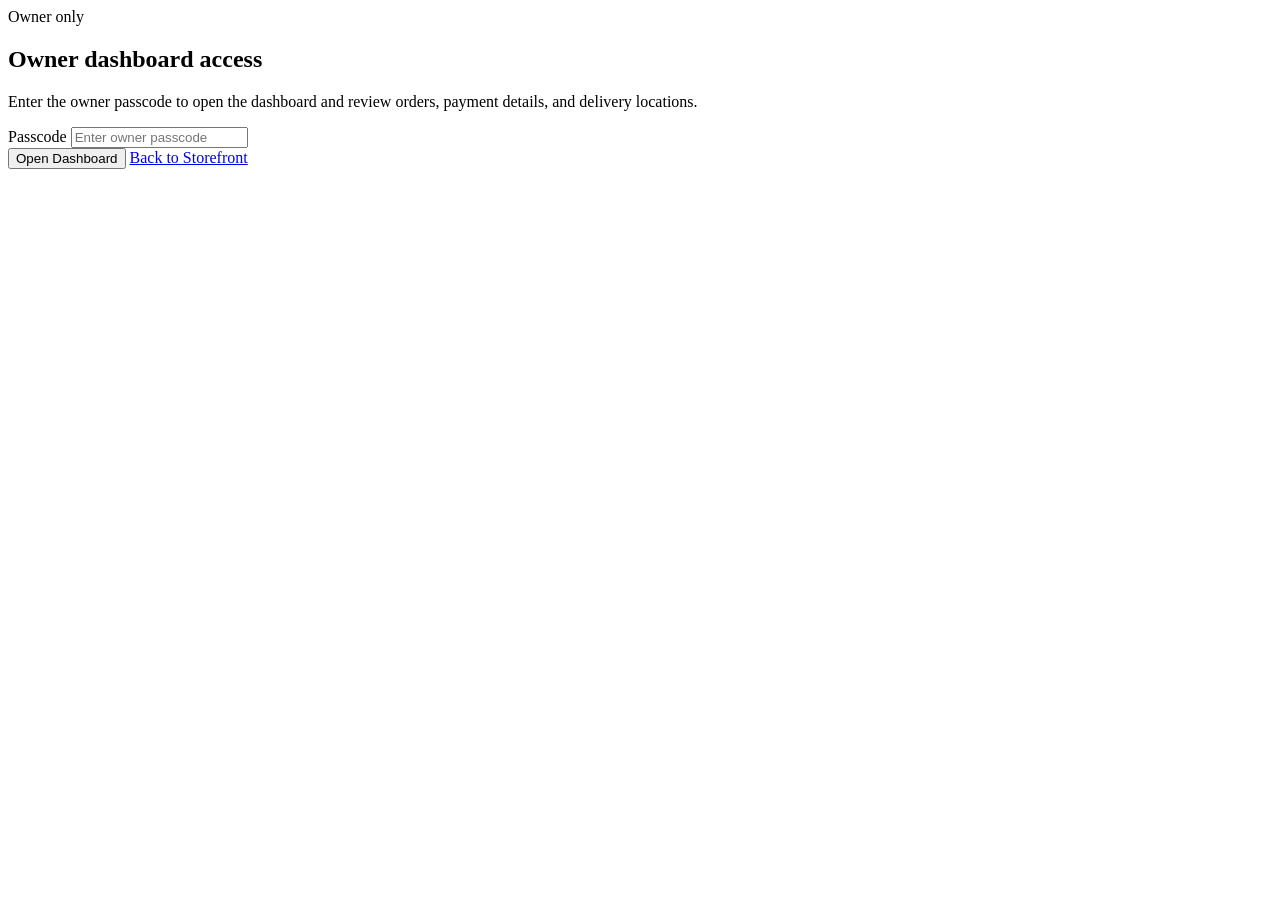
==== owner.html @ 9b8b2086 "first commit" ====
<!doctype html>
<html lang="en">
  <head>
    <meta charset="UTF-8" />
    <meta name="viewport" content="width=device-width, initial-scale=1.0" />
    <title>Antarmana Owner Dashboard</title>
    <meta
      name="description"
      content="Owner dashboard for reviewing customer orders, delivery locations, and payment details."
    />
    <link rel="stylesheet" href="styles.css" />
    <link rel="stylesheet" href="owner.css" />
  </head>
  <body class="owner-body">
    <section class="owner-lock-shell" id="ownerLockScreen">
      <div class="owner-lock-card">
        <span class="owner-kicker">Owner only</span>
        <h1>Owner dashboard access</h1>
        <p class="owner-lock-copy">
          Enter the owner passcode to open the dashboard and review orders,
          payment details, and delivery locations.
        </p>

        <form class="owner-lock-form" id="ownerUnlockForm">
          <label class="owner-lock-field" for="ownerPasscode">
            <span>Passcode</span>
            <input
              id="ownerPasscode"
              type="password"
              placeholder="Enter owner passcode"
              autocomplete="current-password"
              required
            />
          </label>

          <p class="owner-lock-error" id="ownerUnlockError" hidden>
            Wrong passcode. Please try again.
          </p>

          <div class="owner-lock-actions">
            <button class="primary-button" type="submit">Open Dashboard</button>
            <a class="secondary-button" href="index.html">Back to Storefront</a>
          </div>
        </form>
      </div>
    </section>

    <div class="page-shell" id="ownerDashboardShell" hidden>
      <header class="site-header owner-header">
        <div class="container nav-wrap owner-nav-wrap">
          <a
            class="brand"
            href="#overview"
            aria-label="Antarmana owner dashboard home"
          >
            <span class="brand-title">Antarmana</span>
            <span class="brand-subtitle">Owner Dashboard</span>
          </a>

          <nav class="site-nav" aria-label="Owner sections">
            <a class="nav-link active" href="#overview">Overview</a>
            <a class="nav-link" href="#orders">Orders</a>
            <a class="nav-link" href="#locations">Locations</a>
          </nav>

          <div class="owner-access-links">
            <button
              class="secondary-button"
              id="lockDashboardButton"
              type="button"
            >
              Lock Dashboard
            </button>
            <a class="secondary-button owner-store-link" href="index.html"
              >Open Storefront</a
            >
          </div>
        </div>
      </header>

      <main class="owner-main">
        <section class="owner-hero-section" id="overview">
          <div class="container">
            <div class="owner-hero-card">
              <div class="owner-hero-copy">
                <span class="owner-kicker">Business control</span>
                <h1>Check what was ordered and where it needs to go.</h1>
                <p>
                  Every completed checkout from the storefront is saved here on
                  this browser, so the owner can review items, customer contact
                  details, payment method, and full delivery address in one
                  place.
                </p>
                <div class="owner-hero-actions">
                  <button
                    class="secondary-button danger-button"
                    id="clearAllOrdersButton"
                    type="button"
                  >
                    Clear All Orders
                  </button>
                </div>
              </div>

              <div class="owner-highlight-panel">
                <article class="owner-highlight-card">
                  <span>Live local dashboard</span>
                  <strong id="heroOrderCount">0 orders saved</strong>
                </article>
                <article class="owner-highlight-card accent">
                  <span>Quick focus</span>
                  <strong>Customer, items, address, payment</strong>
                </article>
              </div>
            </div>
          </div>
        </section>

        <section class="owner-stats-section">
          <div class="container">
            <div class="owner-stats-grid">
              <article class="owner-stat-card">
                <span>Total Orders</span>
                <strong id="statTotalOrders">0</strong>
                <p>All orders saved in this dashboard.</p>
              </article>
              <article class="owner-stat-card">
                <span>Open Orders</span>
                <strong id="statOpenOrders">0</strong>
                <p>Orders still marked new, preparing, or dispatched.</p>
              </article>
              <article class="owner-stat-card">
                <span>Total Revenue</span>
                <strong id="statRevenue">&#8377;0</strong>
                <p>Combined value of all saved orders.</p>
              </article>
              <article class="owner-stat-card">
                <span>Delivery Cities</span>
                <strong id="statCities">0</strong>
                <p>Unique cities from customer addresses.</p>
              </article>
            </div>
          </div>
        </section>

        <section class="owner-dashboard-section" id="orders">
          <div class="container owner-dashboard-grid">
            <div class="owner-orders-column">
              <div class="owner-toolbar-card">
                <div class="owner-toolbar-heading">
                  <span class="eyebrow">Order filters</span>
                  <h2>Find orders fast</h2>
                </div>

                <div class="owner-filter-grid">
                  <label class="owner-filter-field">
                    <span>Search</span>
                    <input
                      id="searchOrders"
                      type="search"
                      placeholder="Search by order ID, customer, phone, or city"
                    />
                  </label>
                  <label class="owner-filter-field">
                    <span>Status</span>
                    <select id="statusFilter">
                      <option value="all">All statuses</option>
                      <option value="new">New</option>
                      <option value="preparing">Preparing</option>
                      <option value="dispatched">Dispatched</option>
                      <option value="completed">Completed</option>
                    </select>
                  </label>
                  <label class="owner-filter-field">
                    <span>Payment</span>
                    <select id="paymentFilter">
                      <option value="all">All payments</option>
                      <option value="upi">UPI</option>
                      <option value="card">Card</option>
                      <option value="bank">Bank Transfer</option>
                    </select>
                  </label>
                  <label class="owner-filter-field">
                    <span>City</span>
                    <select id="cityFilter">
                      <option value="all">All cities</option>
                    </select>
                  </label>
                  <label class="owner-filter-field">
                    <span>Sort</span>
                    <select id="sortOrders">
                      <option value="latest">Latest first</option>
                      <option value="oldest">Oldest first</option>
                      <option value="highest">Highest amount</option>
                      <option value="lowest">Lowest amount</option>
                    </select>
                  </label>
                  <div class="owner-filter-actions">
                    <button
                      class="secondary-button"
                      id="clearFiltersButton"
                      type="button"
                    >
                      Clear Filters
                    </button>
                    <button
                      class="secondary-button danger-button"
                      id="clearAllOrdersToolbarButton"
                      type="button"
                    >
                      Clear All Orders
                    </button>
                  </div>
                </div>
              </div>

              <div class="owner-list-heading">
                <div>
                  <span class="eyebrow">Orders</span>
                  <h2>Customer order feed</h2>
                </div>
                <strong class="owner-list-count" id="resultsCount"
                  >0 orders</strong
                >
              </div>

              <div class="owner-orders-list" id="ordersList"></div>
            </div>

            <aside class="owner-sidebar">
              <section class="owner-sidebar-card" id="locations">
                <div class="owner-sidebar-heading">
                  <span class="eyebrow">Where</span>
                  <h2>Delivery locations</h2>
                </div>
                <div class="location-list" id="locationList"></div>
              </section>

              <section class="owner-sidebar-card">
                <div class="owner-sidebar-heading">
                  <span class="eyebrow">Popular</span>
                  <h2>Most ordered items</h2>
                </div>
                <div class="product-insight-list" id="topProductsList"></div>
              </section>

              <section class="owner-sidebar-card owner-note-card">
                <span class="eyebrow">Note</span>
                <p>
                  This version stores orders in browser local storage. It works
                  well for a local demo or a single-device setup, and can later
                  be upgraded to a shared database.
                </p>
              </section>
            </aside>
          </div>
        </section>
      </main>
    </div>

    <script src="owner.js"></script>
  </body>
</html>
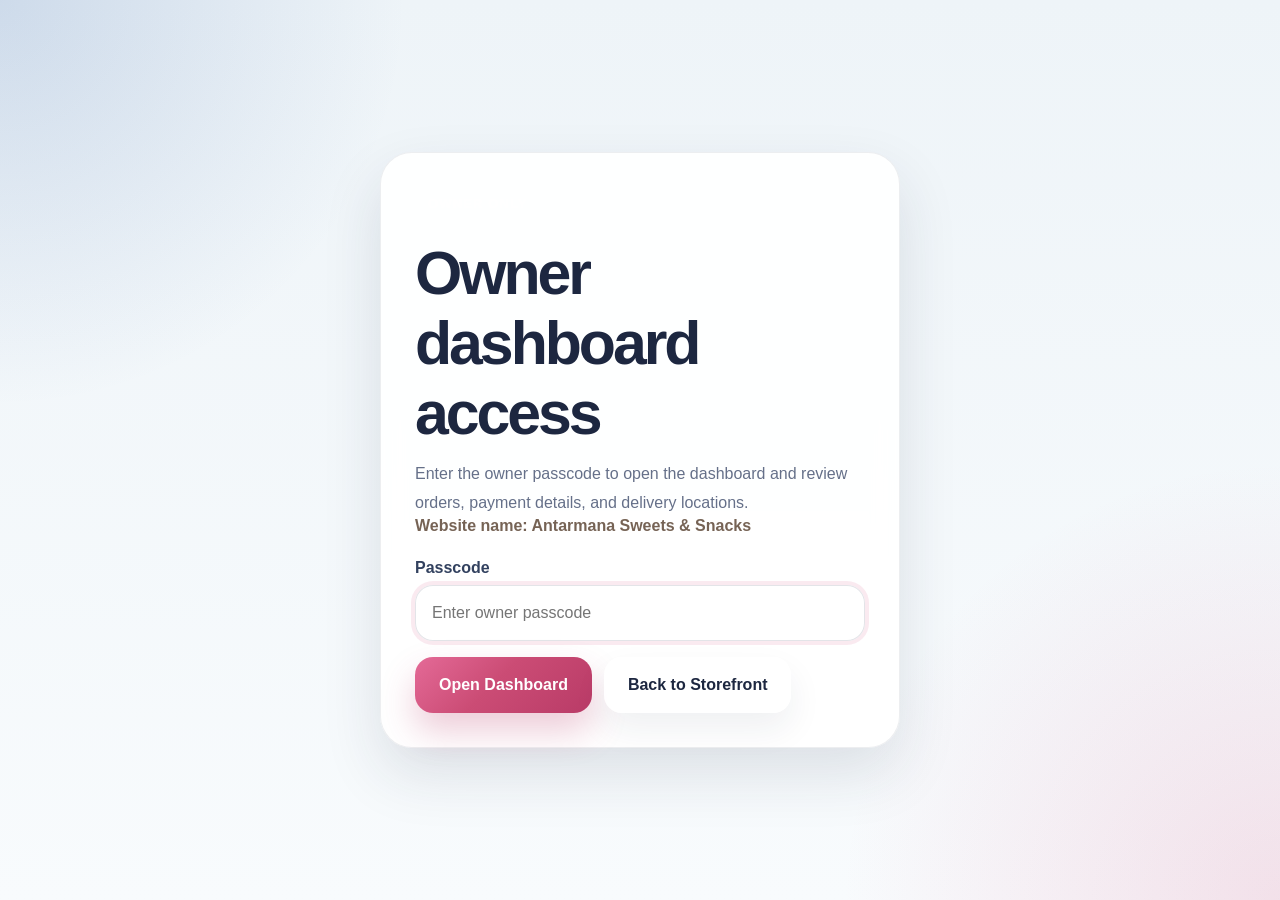
==== commit 17df90b5: "Add storefront assets and GitHub Pages deployment" ====
--- a/owner.html
+++ b/owner.html
@@ -3,10 +3,19 @@
   <head>
     <meta charset="UTF-8" />
     <meta name="viewport" content="width=device-width, initial-scale=1.0" />
-    <title>Antarmana Owner Dashboard</title>
+    <title>Antarmana Sweets &amp; Snacks | Owner Dashboard</title>
+    <meta name="application-name" content="Antarmana Sweets &amp; Snacks" />
     <meta
       name="description"
       content="Owner dashboard for reviewing customer orders, delivery locations, and payment details."
+    />
+    <meta
+      name="google-site-verification"
+      content="1ahKAmsd5G8H8bIvygnCBcNyGL12w1z6KwLb7AXuU2U"
+    />
+    <meta
+      property="og:site_name"
+      content="Antarmana Sweets &amp; Snacks"
     />
     <link rel="stylesheet" href="styles.css" />
     <link rel="stylesheet" href="owner.css" />
@@ -20,6 +29,7 @@
           Enter the owner passcode to open the dashboard and review orders,
           payment details, and delivery locations.
         </p>
+        <p class="owner-site-name">Website name: Antarmana Sweets &amp; Snacks</p>
 
         <form class="owner-lock-form" id="ownerUnlockForm">
           <label class="owner-lock-field" for="ownerPasscode">
@@ -258,6 +268,7 @@
       </main>
     </div>
 
+    <script src="analytics.js"></script>
     <script src="owner.js"></script>
   </body>
 </html>
--- a/styles.css
+++ b/styles.css
@@ -0,0 +1,1153 @@
+:root {
+  --bg: #f5fbf9;
+  --surface: rgba(255, 255, 255, 0.86);
+  --surface-strong: #ffffff;
+  --surface-soft: #eef8f5;
+  --line: rgba(23, 42, 61, 0.08);
+  --text: #1d2740;
+  --muted: #657089;
+  --accent: #d55684;
+  --accent-strong: #b93366;
+  --accent-soft: rgba(213, 86, 132, 0.12);
+  --mint: #dff2ec;
+  --mint-deep: #cde8df;
+  --shadow: 0 24px 55px rgba(29, 39, 64, 0.10);
+  --shadow-soft: 0 16px 34px rgba(29, 39, 64, 0.07);
+  --radius-xl: 30px;
+  --radius-lg: 24px;
+  --radius-md: 18px;
+  --radius-sm: 12px;
+  --container: min(1180px, calc(100vw - 32px));
+}
+
+* {
+  box-sizing: border-box;
+}
+
+html {
+  scroll-behavior: smooth;
+}
+
+body {
+  margin: 0;
+  color: var(--text);
+  background:
+    radial-gradient(circle at top left, rgba(213, 86, 132, 0.10), transparent 28%),
+    radial-gradient(circle at bottom right, rgba(82, 168, 143, 0.12), transparent 32%),
+    linear-gradient(180deg, #fcfffe 0%, var(--bg) 100%);
+  font-family: "Aptos", "Trebuchet MS", "Gill Sans", sans-serif;
+}
+
+a,
+button,
+input,
+textarea {
+  font: inherit;
+}
+
+button {
+  cursor: pointer;
+  border: 0;
+}
+
+img,
+svg {
+  display: block;
+}
+
+.container {
+  width: var(--container);
+  margin: 0 auto;
+}
+
+.page-shell {
+  position: relative;
+  min-height: 100vh;
+}
+
+.section-tone {
+  position: relative;
+}
+
+.site-header {
+  position: sticky;
+  top: 0;
+  z-index: 30;
+  backdrop-filter: blur(18px);
+  background: rgba(255, 255, 255, 0.78);
+  border-bottom: 1px solid rgba(23, 42, 61, 0.06);
+}
+
+.nav-wrap {
+  display: flex;
+  align-items: center;
+  justify-content: space-between;
+  gap: 20px;
+  min-height: 84px;
+}
+
+.brand {
+  text-decoration: none;
+  color: inherit;
+  display: inline-flex;
+  flex-direction: column;
+  gap: 2px;
+}
+
+.brand-title {
+  font-size: 2rem;
+  font-weight: 800;
+  line-height: 1;
+  color: #bf506f;
+  letter-spacing: -0.03em;
+}
+
+.brand-subtitle {
+  font-size: 0.95rem;
+  font-weight: 800;
+  text-transform: uppercase;
+  letter-spacing: 0.22em;
+  color: #405a96;
+}
+
+.site-nav {
+  display: flex;
+  align-items: center;
+  justify-content: center;
+  gap: 8px;
+  flex-wrap: wrap;
+}
+
+.nav-link {
+  padding: 14px 18px;
+  border-radius: 16px;
+  color: var(--text);
+  text-decoration: none;
+  font-weight: 700;
+  transition: background-color 160ms ease, color 160ms ease, transform 160ms ease;
+}
+
+.nav-link:hover,
+.nav-link:focus-visible,
+.nav-link.active {
+  background: var(--accent-soft);
+  color: var(--accent-strong);
+  transform: translateY(-1px);
+}
+
+.cart-button,
+.icon-button {
+  position: relative;
+  display: inline-flex;
+  align-items: center;
+  justify-content: center;
+  width: 52px;
+  height: 52px;
+  border-radius: 16px;
+  background: rgba(255, 255, 255, 0.8);
+  color: #384666;
+  box-shadow: var(--shadow-soft);
+  transition: transform 160ms ease, background-color 160ms ease;
+}
+
+.cart-button:hover,
+.icon-button:hover {
+  transform: translateY(-1px);
+  background: #fff;
+}
+
+.cart-button svg {
+  width: 24px;
+  height: 24px;
+}
+
+.cart-badge {
+  position: absolute;
+  top: 8px;
+  right: 8px;
+  min-width: 20px;
+  height: 20px;
+  padding: 0 5px;
+  border-radius: 999px;
+  display: inline-flex;
+  align-items: center;
+  justify-content: center;
+  background: linear-gradient(135deg, var(--accent), var(--accent-strong));
+  color: #fff;
+  font-size: 0.72rem;
+  font-weight: 700;
+}
+
+.hero-section,
+.products-section,
+.checkout-section,
+.contact-section {
+  padding: 56px 0 72px;
+}
+
+.hero-grid {
+  display: grid;
+  grid-template-columns: minmax(0, 1.15fr) minmax(320px, 0.85fr);
+  gap: 36px;
+  align-items: center;
+}
+
+.hero-copy {
+  padding: 48px 0;
+}
+
+.eyebrow {
+  display: inline-flex;
+  align-items: center;
+  padding: 8px 12px;
+  border-radius: 999px;
+  background: rgba(255, 255, 255, 0.92);
+  border: 1px solid rgba(213, 86, 132, 0.14);
+  color: var(--accent-strong);
+  font-size: 0.88rem;
+  font-weight: 800;
+  letter-spacing: 0.07em;
+  text-transform: uppercase;
+}
+
+.hero-copy h1,
+.section-heading h2,
+.checkout-heading h2 {
+  margin: 18px 0 18px;
+  font-size: clamp(3rem, 6vw, 5.3rem);
+  line-height: 0.98;
+  letter-spacing: -0.05em;
+}
+
+.hero-lead,
+.section-heading p,
+.checkout-heading p {
+  margin: 0;
+  max-width: 760px;
+  color: var(--muted);
+  font-size: clamp(1.05rem, 2vw, 1.35rem);
+  line-height: 1.7;
+}
+
+.hero-actions {
+  display: flex;
+  align-items: center;
+  flex-wrap: wrap;
+  gap: 14px;
+  margin-top: 34px;
+}
+
+.primary-button,
+.secondary-button,
+.text-button {
+  display: inline-flex;
+  align-items: center;
+  justify-content: center;
+  gap: 10px;
+  min-height: 56px;
+  padding: 0 24px;
+  border-radius: 18px;
+  text-decoration: none;
+  font-weight: 800;
+  transition: transform 160ms ease, box-shadow 160ms ease, background-color 160ms ease;
+}
+
+.primary-button {
+  color: #fff;
+  background: linear-gradient(135deg, #e46a97 0%, #cb4c75 45%, #b93b67 100%);
+  box-shadow: 0 18px 34px rgba(185, 59, 103, 0.26);
+}
+
+.secondary-button {
+  color: var(--text);
+  background: rgba(255, 255, 255, 0.88);
+  box-shadow: var(--shadow-soft);
+}
+
+.secondary-button.ghost {
+  background: var(--surface-soft);
+}
+
+.text-button {
+  padding: 0;
+  min-height: auto;
+  color: var(--text);
+  background: transparent;
+}
+
+.primary-button:hover,
+.secondary-button:hover,
+.text-button:hover {
+  transform: translateY(-2px);
+}
+
+.hero-stats {
+  display: grid;
+  grid-template-columns: repeat(3, minmax(0, 1fr));
+  gap: 16px;
+  margin-top: 40px;
+}
+
+.stat-card,
+.hero-card,
+.contact-card,
+.summary-card,
+.form-card,
+.cart-drawer,
+.product-card {
+  border: 1px solid var(--line);
+  background: var(--surface);
+  box-shadow: var(--shadow-soft);
+  backdrop-filter: blur(14px);
+}
+
+.stat-card {
+  padding: 20px;
+  border-radius: var(--radius-md);
+}
+
+.stat-card strong {
+  display: block;
+  font-size: 1.3rem;
+  letter-spacing: -0.03em;
+}
+
+.stat-card span {
+  color: var(--muted);
+}
+
+.hero-panel {
+  position: relative;
+  min-height: 520px;
+}
+
+.hero-card {
+  position: absolute;
+  border-radius: var(--radius-xl);
+  padding: 28px;
+}
+
+.hero-card-featured {
+  inset: 42px 34px auto auto;
+  width: min(380px, 100%);
+  background:
+    linear-gradient(160deg, rgba(255, 255, 255, 0.95), rgba(226, 244, 238, 0.88)),
+    var(--surface);
+}
+
+.hero-card-featured h2 {
+  margin: 14px 0 10px;
+  font-size: 2rem;
+  letter-spacing: -0.04em;
+}
+
+.hero-card-featured p {
+  margin: 0 0 18px;
+  color: var(--muted);
+  line-height: 1.7;
+}
+
+.hero-card-featured strong {
+  font-size: 1.3rem;
+  color: var(--accent-strong);
+}
+
+.hero-card-label,
+.panel-tag {
+  display: inline-flex;
+  align-items: center;
+  border-radius: 999px;
+  padding: 7px 12px;
+  background: var(--accent-soft);
+  color: var(--accent-strong);
+  font-size: 0.82rem;
+  font-weight: 800;
+  letter-spacing: 0.04em;
+  text-transform: uppercase;
+}
+
+.hero-card-small {
+  width: 220px;
+  left: 20px;
+  background: rgba(255, 255, 255, 0.88);
+}
+
+.hero-card-small span {
+  color: var(--muted);
+  text-transform: uppercase;
+  letter-spacing: 0.08em;
+  font-size: 0.78rem;
+  font-weight: 700;
+}
+
+.hero-card-small strong {
+  display: block;
+  margin: 8px 0;
+  font-size: 1.35rem;
+}
+
+.hero-card-small p {
+  margin: 0;
+  color: var(--muted);
+  line-height: 1.6;
+}
+
+.hero-card-small.accent {
+  right: 18px;
+  bottom: 24px;
+  background: linear-gradient(135deg, rgba(223, 242, 236, 0.92), rgba(255, 255, 255, 0.94));
+}
+
+.hero-card-small:not(.accent) {
+  left: 10px;
+  bottom: 120px;
+}
+
+.section-heading,
+.checkout-heading {
+  text-align: center;
+  max-width: 880px;
+  margin: 0 auto 32px;
+}
+
+.section-heading h2,
+.checkout-heading h2 {
+  font-size: clamp(2.5rem, 5vw, 4.4rem);
+}
+
+.product-grid {
+  display: grid;
+  grid-template-columns: repeat(2, minmax(0, 1fr));
+  gap: 28px;
+}
+
+.product-card {
+  display: grid;
+  overflow: hidden;
+  border-radius: var(--radius-lg);
+}
+
+.product-card-top {
+  min-height: 128px;
+  padding: 28px 28px 18px;
+  background:
+    linear-gradient(180deg, rgba(220, 243, 236, 0.95), rgba(229, 247, 241, 0.6)),
+    var(--surface-soft);
+}
+
+.product-card:nth-child(3n) .product-card-top {
+  background: linear-gradient(180deg, rgba(255, 237, 243, 0.96), rgba(255, 255, 255, 0.75));
+}
+
+.product-card:nth-child(4n) .product-card-top {
+  background: linear-gradient(180deg, rgba(236, 246, 255, 0.96), rgba(255, 255, 255, 0.75));
+}
+
+.product-card h3 {
+  margin: 0 0 8px;
+  font-size: 2rem;
+  letter-spacing: -0.04em;
+}
+
+.product-price {
+  margin: 0;
+  color: #cf5b83;
+  font-size: 2rem;
+  font-weight: 800;
+  letter-spacing: -0.04em;
+}
+
+.product-card-body {
+  padding: 22px 28px 28px;
+}
+
+.product-card-body p {
+  margin: 0 0 24px;
+  color: var(--muted);
+  line-height: 1.8;
+}
+
+.product-footer {
+  display: flex;
+  align-items: center;
+  justify-content: space-between;
+  gap: 16px;
+  flex-wrap: wrap;
+}
+
+.qty-control,
+.cart-qty-control {
+  display: inline-flex;
+  align-items: center;
+  gap: 10px;
+}
+
+.qty-control strong,
+.cart-qty-control strong {
+  font-size: 1.05rem;
+}
+
+.stepper {
+  display: inline-flex;
+  align-items: center;
+  overflow: hidden;
+  border-radius: 16px;
+  background: #eef6f4;
+  border: 1px solid rgba(23, 42, 61, 0.06);
+}
+
+.stepper button {
+  width: 46px;
+  height: 48px;
+  background: transparent;
+  color: var(--muted);
+  font-size: 1.4rem;
+}
+
+.stepper span {
+  width: 54px;
+  text-align: center;
+  font-weight: 800;
+}
+
+.add-button {
+  min-width: 190px;
+}
+
+.checkout-header {
+  display: flex;
+  align-items: center;
+  justify-content: space-between;
+  gap: 14px;
+  margin-bottom: 16px;
+}
+
+.secure-checkout {
+  font-weight: 700;
+  color: #587264;
+}
+
+.checkout-layout {
+  display: grid;
+  grid-template-columns: minmax(0, 1.45fr) minmax(320px, 0.85fr);
+  gap: 28px;
+  align-items: start;
+}
+
+.checkout-form {
+  display: grid;
+  gap: 22px;
+}
+
+.form-card,
+.summary-card {
+  border-radius: var(--radius-lg);
+  padding: 28px;
+}
+
+.form-card-header,
+.summary-header {
+  display: flex;
+  align-items: center;
+  gap: 14px;
+  margin-bottom: 24px;
+}
+
+.form-card-header h3,
+.summary-header h3 {
+  margin: 0;
+  font-size: 1.55rem;
+  letter-spacing: -0.03em;
+}
+
+.step-badge {
+  width: 38px;
+  height: 38px;
+  display: inline-flex;
+  align-items: center;
+  justify-content: center;
+  border-radius: 999px;
+  background: rgba(66, 126, 231, 0.10);
+  color: #3f66b9;
+  font-weight: 800;
+}
+
+.form-grid {
+  display: grid;
+  grid-template-columns: repeat(2, minmax(0, 1fr));
+  gap: 18px;
+}
+
+.form-grid.single {
+  grid-template-columns: 1fr;
+}
+
+label {
+  display: grid;
+  gap: 10px;
+}
+
+label span {
+  font-weight: 700;
+}
+
+input,
+textarea {
+  width: 100%;
+  border: 1px solid rgba(23, 42, 61, 0.1);
+  border-radius: 16px;
+  background: rgba(255, 255, 255, 0.92);
+  color: var(--text);
+  padding: 15px 16px;
+  outline: none;
+  transition: border-color 160ms ease, box-shadow 160ms ease;
+}
+
+input:focus,
+textarea:focus {
+  border-color: rgba(213, 86, 132, 0.45);
+  box-shadow: 0 0 0 4px rgba(213, 86, 132, 0.12);
+}
+
+textarea {
+  resize: vertical;
+  min-height: 120px;
+}
+
+.payment-tabs {
+  display: grid;
+  grid-template-columns: repeat(3, 1fr);
+  gap: 10px;
+  padding: 10px;
+  border-radius: 20px;
+  background: var(--surface-soft);
+  margin-bottom: 22px;
+}
+
+.payment-tab {
+  min-height: 52px;
+  border-radius: 14px;
+  background: transparent;
+  color: var(--muted);
+  font-weight: 800;
+}
+
+.payment-tab.active {
+  background: linear-gradient(135deg, rgba(228, 106, 151, 0.20), rgba(185, 59, 103, 0.18));
+  color: var(--accent-strong);
+}
+
+.payment-panel {
+  display: none;
+}
+
+.payment-panel.active {
+  display: block;
+}
+
+.payment-action-row {
+  display: grid;
+  gap: 12px;
+  margin-top: 18px;
+}
+
+.payment-action-button {
+  width: 100%;
+}
+
+.payment-action-copy {
+  margin: 0;
+  color: var(--muted);
+  line-height: 1.7;
+}
+
+.payment-status-box {
+  margin-top: 22px;
+  padding: 18px 20px;
+  border-radius: 20px;
+  border: 1px solid rgba(23, 42, 61, 0.08);
+  background: var(--surface-soft);
+}
+
+.payment-status-box strong {
+  display: block;
+  font-size: 1.02rem;
+}
+
+.payment-status-box p {
+  margin: 8px 0 0;
+  color: var(--muted);
+  line-height: 1.7;
+}
+
+.payment-status-box.is-paid {
+  background: rgba(48, 142, 116, 0.12);
+  border-color: rgba(48, 142, 116, 0.22);
+}
+
+.payment-status-box.is-paid strong {
+  color: #1d7e65;
+}
+
+.upi-panel,
+.bank-panel {
+  border-radius: 24px;
+  padding: 22px;
+  background:
+    linear-gradient(155deg, rgba(41, 56, 80, 0.96), rgba(64, 82, 111, 0.96)),
+    #2a3447;
+  color: #f3f7ff;
+}
+
+.upi-panel {
+  display: grid;
+  grid-template-columns: minmax(0, 1.1fr) 220px;
+  gap: 22px;
+  align-items: center;
+}
+
+.upi-copy h4,
+.bank-panel h4 {
+  margin: 12px 0 10px;
+  font-size: 2rem;
+  letter-spacing: -0.04em;
+}
+
+.upi-copy p,
+.bank-panel p {
+  margin: 0 0 18px;
+  color: rgba(243, 247, 255, 0.8);
+  line-height: 1.7;
+}
+
+.upi-id-box {
+  display: inline-flex;
+  flex-direction: column;
+  gap: 4px;
+  padding: 14px 16px;
+  border-radius: 16px;
+  background: rgba(255, 255, 255, 0.10);
+  border: 1px solid rgba(255, 255, 255, 0.08);
+}
+
+.upi-id-box span {
+  font-size: 0.82rem;
+  text-transform: uppercase;
+  letter-spacing: 0.08em;
+}
+
+.upi-id-box strong {
+  font-size: 1.15rem;
+}
+
+.qr-card {
+  display: grid;
+  place-items: center;
+  gap: 10px;
+  min-height: 240px;
+  padding: 20px;
+  border-radius: 28px;
+  background: rgba(255, 255, 255, 0.12);
+  border: 1px solid rgba(255, 255, 255, 0.10);
+}
+
+.qr-card span {
+  color: rgba(255, 255, 255, 0.82);
+  font-weight: 700;
+}
+
+.qr-pattern {
+  width: 136px;
+  height: 136px;
+  border-radius: 12px;
+  background:
+    linear-gradient(90deg, #fff 16px, transparent 16px) 0 0 / 32px 32px,
+    linear-gradient(#fff 16px, transparent 16px) 0 0 / 32px 32px,
+    linear-gradient(90deg, transparent 8px, #fff 8px 24px, transparent 24px) 0 0 / 32px 32px,
+    linear-gradient(transparent 8px, #fff 8px 24px, transparent 24px) 0 0 / 32px 32px,
+    linear-gradient(135deg, #0e1522, #0e1522);
+  box-shadow: inset 0 0 0 8px #fff;
+}
+
+.bank-details {
+  display: grid;
+  grid-template-columns: repeat(2, minmax(0, 1fr));
+  gap: 16px;
+  margin: 0;
+}
+
+.bank-details div {
+  padding: 16px;
+  border-radius: 16px;
+  background: rgba(255, 255, 255, 0.08);
+}
+
+.bank-details dt {
+  margin-bottom: 6px;
+  color: rgba(243, 247, 255, 0.7);
+  font-size: 0.85rem;
+  font-weight: 700;
+  text-transform: uppercase;
+  letter-spacing: 0.08em;
+}
+
+.bank-details dd {
+  margin: 0;
+  font-weight: 800;
+}
+
+.summary-card {
+  position: sticky;
+  top: 110px;
+}
+
+.summary-items {
+  display: grid;
+  gap: 14px;
+  margin-bottom: 22px;
+}
+
+.summary-item,
+.cart-item {
+  display: grid;
+  gap: 10px;
+  padding: 16px;
+  border-radius: 18px;
+  background: var(--surface-soft);
+}
+
+.summary-item-top,
+.cart-item-top {
+  display: flex;
+  align-items: center;
+  justify-content: space-between;
+  gap: 12px;
+}
+
+.summary-item strong,
+.cart-item strong {
+  font-size: 1.02rem;
+}
+
+.summary-item span,
+.cart-item span {
+  color: var(--muted);
+}
+
+.summary-line {
+  display: flex;
+  align-items: center;
+  justify-content: space-between;
+  gap: 12px;
+  padding: 10px 0;
+}
+
+.summary-line.total {
+  margin-top: 6px;
+  padding-top: 18px;
+  border-top: 1px solid rgba(23, 42, 61, 0.08);
+}
+
+.summary-line.total strong,
+.summary-line.total span {
+  font-size: 1.18rem;
+  font-weight: 800;
+}
+
+.place-order-button {
+  width: 100%;
+  margin-top: 18px;
+}
+
+.summary-note {
+  margin: 14px 0 0;
+  color: var(--muted);
+  line-height: 1.7;
+}
+
+.contact-grid {
+  display: grid;
+  grid-template-columns: repeat(auto-fit, minmax(220px, 1fr));
+  gap: 18px;
+}
+
+.contact-card {
+  padding: 26px;
+  border-radius: var(--radius-lg);
+}
+
+.contact-card h3 {
+  margin: 0 0 12px;
+  font-size: 1.35rem;
+  letter-spacing: -0.03em;
+}
+
+.contact-card p {
+  margin: 0;
+  color: var(--muted);
+  line-height: 1.7;
+}
+
+.site-footer {
+  padding: 26px 0 42px;
+}
+
+.footer-wrap {
+  display: flex;
+  align-items: center;
+  justify-content: space-between;
+  gap: 16px;
+  padding-top: 14px;
+  border-top: 1px solid rgba(23, 42, 61, 0.08);
+}
+
+.footer-wrap p,
+.footer-wrap a {
+  margin: 8px 0 0;
+  color: var(--muted);
+  text-decoration: none;
+}
+
+.footer-links {
+  display: flex;
+  align-items: center;
+  gap: 18px;
+  flex-wrap: wrap;
+}
+
+.cart-drawer {
+  position: fixed;
+  top: 0;
+  right: 0;
+  z-index: 60;
+  width: min(430px, 100vw);
+  height: 100vh;
+  display: grid;
+  grid-template-rows: auto 1fr auto;
+  padding: 22px;
+  border-radius: 0;
+  transform: translateX(100%);
+  transition: transform 220ms ease;
+  background: rgba(255, 255, 255, 0.98);
+}
+
+.cart-drawer.open {
+  transform: translateX(0);
+}
+
+.cart-header {
+  display: flex;
+  align-items: flex-start;
+  justify-content: space-between;
+  gap: 16px;
+  padding-bottom: 18px;
+  border-bottom: 1px solid rgba(23, 42, 61, 0.08);
+}
+
+.cart-header h2 {
+  margin: 10px 0 0;
+  font-size: 2rem;
+  letter-spacing: -0.04em;
+}
+
+.icon-button {
+  font-size: 2rem;
+  line-height: 1;
+}
+
+.cart-items {
+  overflow: auto;
+  display: grid;
+  align-content: start;
+  gap: 14px;
+  padding: 20px 0;
+}
+
+.cart-item {
+  background: var(--surface-soft);
+}
+
+.cart-item-footer {
+  display: flex;
+  align-items: center;
+  justify-content: space-between;
+  gap: 12px;
+}
+
+.cart-item-actions {
+  display: inline-flex;
+  align-items: center;
+  gap: 8px;
+}
+
+.mini-button {
+  min-width: 34px;
+  height: 34px;
+  border-radius: 12px;
+  background: rgba(255, 255, 255, 0.9);
+  color: var(--text);
+  font-weight: 800;
+}
+
+.remove-button {
+  color: var(--accent-strong);
+  background: rgba(213, 86, 132, 0.12);
+}
+
+.cart-footer {
+  border-top: 1px solid rgba(23, 42, 61, 0.08);
+  padding-top: 18px;
+}
+
+.overlay {
+  position: fixed;
+  inset: 0;
+  z-index: 50;
+  background: rgba(20, 28, 44, 0.45);
+  backdrop-filter: blur(2px);
+}
+
+.toast {
+  position: fixed;
+  left: 50%;
+  bottom: 24px;
+  z-index: 70;
+  padding: 14px 18px;
+  border-radius: 16px;
+  background: rgba(29, 39, 64, 0.96);
+  color: #fff;
+  transform: translate(-50%, 24px);
+  opacity: 0;
+  pointer-events: none;
+  transition: opacity 160ms ease, transform 160ms ease;
+}
+
+.toast.show {
+  opacity: 1;
+  transform: translate(-50%, 0);
+}
+
+.empty-state {
+  padding: 22px;
+  border-radius: 20px;
+  background: var(--surface-soft);
+  color: var(--muted);
+  line-height: 1.8;
+  text-align: center;
+}
+
+@media (max-width: 1080px) {
+  .hero-grid,
+  .checkout-layout,
+  .contact-grid {
+    grid-template-columns: 1fr;
+  }
+
+  .hero-panel {
+    min-height: 420px;
+  }
+
+  .summary-card {
+    position: static;
+  }
+
+  .contact-grid {
+    grid-template-columns: repeat(2, minmax(0, 1fr));
+  }
+}
+
+@media (max-width: 840px) {
+  .nav-wrap {
+    flex-wrap: wrap;
+    justify-content: center;
+    padding: 16px 0;
+  }
+
+  .product-grid,
+  .form-grid,
+  .bank-details,
+  .hero-stats {
+    grid-template-columns: 1fr;
+  }
+
+  .product-footer,
+  .checkout-header,
+  .footer-wrap {
+    flex-direction: column;
+    align-items: stretch;
+  }
+
+  .upi-panel {
+    grid-template-columns: 1fr;
+  }
+
+  .site-nav {
+    order: 3;
+  }
+
+  .hero-copy h1,
+  .section-heading h2,
+  .checkout-heading h2 {
+    font-size: clamp(2.6rem, 12vw, 4rem);
+  }
+}
+
+@media (max-width: 560px) {
+  .hero-section,
+  .products-section,
+  .checkout-section,
+  .contact-section {
+    padding: 34px 0 52px;
+  }
+
+  .hero-copy {
+    padding: 16px 0 0;
+  }
+
+  .brand-title {
+    font-size: 1.65rem;
+  }
+
+  .brand-subtitle {
+    font-size: 0.82rem;
+  }
+
+  .nav-link {
+    padding: 10px 12px;
+  }
+
+  .hero-panel {
+    min-height: 360px;
+  }
+
+  .hero-card {
+    padding: 22px;
+  }
+
+  .hero-card-featured {
+    inset: 20px 0 auto 0;
+    width: 100%;
+  }
+
+  .hero-card-small {
+    width: 200px;
+  }
+
+  .product-card h3,
+  .product-price {
+    font-size: 1.7rem;
+  }
+
+  .product-card-top,
+  .product-card-body,
+  .summary-card,
+  .form-card,
+  .contact-card {
+    padding-left: 20px;
+    padding-right: 20px;
+  }
+
+  .payment-tabs {
+    grid-template-columns: 1fr;
+  }
+}
--- a/owner.css
+++ b/owner.css
@@ -0,0 +1,668 @@
+#ownerLockScreen[hidden],
+#ownerDashboardShell[hidden] {
+  display: none !important;
+}
+
+.owner-body {
+  min-height: 100vh;
+  background:
+    radial-gradient(circle at top left, rgba(35, 86, 163, 0.16), transparent 26%),
+    radial-gradient(circle at bottom right, rgba(213, 86, 132, 0.16), transparent 28%),
+    linear-gradient(180deg, #eef4f8 0%, #f8fbfd 100%);
+}
+
+.owner-lock-shell {
+  min-height: 100vh;
+  display: grid;
+  place-items: center;
+  padding: 24px;
+}
+
+.owner-lock-card {
+  width: min(100%, 520px);
+  padding: 34px;
+  border-radius: 32px;
+  border: 1px solid rgba(29, 39, 64, 0.08);
+  background: rgba(255, 255, 255, 0.92);
+  box-shadow: 0 26px 60px rgba(29, 39, 64, 0.12);
+  backdrop-filter: blur(12px);
+}
+
+.owner-lock-card h1 {
+  margin: 18px 0 12px;
+  font-size: clamp(2.3rem, 5.5vw, 3.8rem);
+  letter-spacing: -0.05em;
+}
+
+.owner-lock-copy {
+  margin: 0;
+  color: var(--muted);
+  line-height: 1.8;
+}
+
+.owner-lock-form {
+  display: grid;
+  gap: 16px;
+  margin-top: 24px;
+}
+
+.owner-lock-field {
+  display: grid;
+  gap: 8px;
+}
+
+.owner-lock-field span {
+  font-weight: 800;
+  color: #32415f;
+}
+
+.owner-lock-field input {
+  min-height: 56px;
+  padding: 0 16px;
+  border-radius: 18px;
+  border: 1px solid rgba(29, 39, 64, 0.12);
+  background: rgba(255, 255, 255, 0.98);
+  color: var(--text);
+}
+
+.owner-lock-error {
+  margin: 0;
+  color: #b93b67;
+  font-weight: 800;
+}
+
+.owner-lock-actions {
+  display: flex;
+  align-items: center;
+  gap: 12px;
+  flex-wrap: wrap;
+}
+
+.owner-header {
+  background: rgba(250, 252, 255, 0.82);
+}
+
+.owner-nav-wrap {
+  gap: 18px;
+}
+
+.owner-access-links {
+  display: flex;
+  align-items: center;
+  gap: 12px;
+  flex-wrap: wrap;
+}
+
+.owner-store-link {
+  min-height: 48px;
+  padding: 0 18px;
+}
+
+.owner-site-name {
+  margin: 0 0 24px;
+  color: rgba(84, 60, 43, 0.8);
+  font-weight: 700;
+}
+
+.danger-button {
+  color: #b93b67;
+  background: rgba(213, 86, 132, 0.12);
+  box-shadow: none;
+}
+
+.danger-button:hover {
+  background: rgba(213, 86, 132, 0.18);
+}
+
+.owner-main {
+  padding: 38px 0 72px;
+}
+
+.owner-hero-section {
+  padding-bottom: 28px;
+}
+
+.owner-hero-card {
+  display: grid;
+  grid-template-columns: minmax(0, 1.2fr) minmax(260px, 0.8fr);
+  gap: 24px;
+  padding: 32px;
+  border-radius: 34px;
+  color: #f6fbff;
+  background:
+    radial-gradient(circle at top right, rgba(255, 255, 255, 0.14), transparent 24%),
+    linear-gradient(145deg, #1e2e49 0%, #26435f 40%, #30596d 100%);
+  box-shadow: 0 26px 60px rgba(31, 49, 75, 0.22);
+}
+
+.owner-kicker {
+  display: inline-flex;
+  align-items: center;
+  padding: 8px 12px;
+  border-radius: 999px;
+  background: rgba(255, 255, 255, 0.10);
+  border: 1px solid rgba(255, 255, 255, 0.12);
+  color: rgba(255, 255, 255, 0.9);
+  font-size: 0.82rem;
+  font-weight: 800;
+  letter-spacing: 0.08em;
+  text-transform: uppercase;
+}
+
+.owner-hero-copy h1 {
+  margin: 18px 0 14px;
+  font-size: clamp(2.7rem, 5.3vw, 4.8rem);
+  line-height: 0.98;
+  letter-spacing: -0.05em;
+}
+
+.owner-hero-copy p {
+  max-width: 660px;
+  margin: 0;
+  color: rgba(246, 251, 255, 0.8);
+  font-size: 1.1rem;
+  line-height: 1.8;
+}
+
+.owner-hero-actions {
+  display: flex;
+  align-items: center;
+  gap: 14px;
+  flex-wrap: wrap;
+  margin-top: 28px;
+}
+
+.owner-highlight-panel {
+  display: grid;
+  gap: 16px;
+  align-content: center;
+}
+
+.owner-highlight-card {
+  padding: 22px;
+  border-radius: 24px;
+  background: rgba(255, 255, 255, 0.1);
+  border: 1px solid rgba(255, 255, 255, 0.12);
+  backdrop-filter: blur(12px);
+}
+
+.owner-highlight-card span {
+  display: block;
+  margin-bottom: 8px;
+  color: rgba(246, 251, 255, 0.72);
+  text-transform: uppercase;
+  letter-spacing: 0.08em;
+  font-size: 0.78rem;
+  font-weight: 800;
+}
+
+.owner-highlight-card strong {
+  font-size: 1.45rem;
+  line-height: 1.5;
+}
+
+.owner-highlight-card.accent {
+  background: linear-gradient(135deg, rgba(213, 86, 132, 0.18), rgba(255, 255, 255, 0.1));
+}
+
+.owner-stats-grid {
+  display: grid;
+  grid-template-columns: repeat(4, minmax(0, 1fr));
+  gap: 18px;
+}
+
+.owner-stat-card,
+.owner-toolbar-card,
+.owner-sidebar-card,
+.order-card {
+  border: 1px solid rgba(29, 39, 64, 0.08);
+  background: rgba(255, 255, 255, 0.88);
+  box-shadow: 0 20px 40px rgba(29, 39, 64, 0.08);
+  backdrop-filter: blur(12px);
+}
+
+.owner-stat-card {
+  padding: 24px;
+  border-radius: 26px;
+}
+
+.owner-stat-card span {
+  display: inline-flex;
+  padding: 6px 10px;
+  border-radius: 999px;
+  background: rgba(64, 90, 150, 0.08);
+  color: #405a96;
+  font-size: 0.8rem;
+  font-weight: 800;
+  text-transform: uppercase;
+  letter-spacing: 0.08em;
+}
+
+.owner-stat-card strong {
+  display: block;
+  margin-top: 18px;
+  font-size: clamp(2rem, 4vw, 3rem);
+  letter-spacing: -0.05em;
+}
+
+.owner-stat-card p {
+  margin: 10px 0 0;
+  color: var(--muted);
+  line-height: 1.7;
+}
+
+.owner-dashboard-section {
+  padding-top: 28px;
+}
+
+.owner-dashboard-grid {
+  display: grid;
+  grid-template-columns: minmax(0, 1.4fr) minmax(320px, 0.8fr);
+  gap: 24px;
+  align-items: start;
+}
+
+.owner-orders-column {
+  display: grid;
+  gap: 20px;
+}
+
+.owner-toolbar-card,
+.owner-sidebar-card,
+.order-card {
+  border-radius: 28px;
+  padding: 24px;
+}
+
+.owner-toolbar-heading h2,
+.owner-list-heading h2,
+.owner-sidebar-heading h2 {
+  margin: 12px 0 0;
+  font-size: clamp(2rem, 4vw, 3rem);
+  letter-spacing: -0.04em;
+}
+
+.owner-filter-grid {
+  display: grid;
+  grid-template-columns: repeat(6, minmax(0, 1fr));
+  gap: 14px;
+  margin-top: 24px;
+}
+
+.owner-filter-field {
+  display: grid;
+  gap: 8px;
+}
+
+.owner-filter-field span {
+  font-weight: 800;
+  color: #32415f;
+}
+
+.owner-filter-field input,
+.owner-filter-field select {
+  min-height: 52px;
+  border: 1px solid rgba(29, 39, 64, 0.1);
+  border-radius: 16px;
+  background: rgba(255, 255, 255, 0.96);
+  padding: 0 14px;
+  color: var(--text);
+}
+
+.owner-filter-actions {
+  display: grid;
+  align-content: end;
+  gap: 12px;
+}
+
+.owner-filter-actions .secondary-button {
+  width: 100%;
+}
+
+.owner-list-heading {
+  display: flex;
+  align-items: end;
+  justify-content: space-between;
+  gap: 14px;
+}
+
+.owner-list-count {
+  color: var(--muted);
+}
+
+.owner-orders-list {
+  display: grid;
+  gap: 18px;
+}
+
+.order-card {
+  display: grid;
+  gap: 20px;
+}
+
+.order-card-top {
+  display: flex;
+  align-items: start;
+  justify-content: space-between;
+  gap: 18px;
+}
+
+.order-card-id {
+  margin: 0;
+  font-size: 1.4rem;
+  letter-spacing: -0.04em;
+}
+
+.order-meta {
+  margin-top: 8px;
+  display: flex;
+  align-items: center;
+  gap: 10px;
+  flex-wrap: wrap;
+  color: var(--muted);
+}
+
+.order-meta span {
+  display: inline-flex;
+  align-items: center;
+  gap: 6px;
+}
+
+.status-pill {
+  display: inline-flex;
+  align-items: center;
+  padding: 8px 12px;
+  border-radius: 999px;
+  font-size: 0.8rem;
+  font-weight: 800;
+  text-transform: uppercase;
+  letter-spacing: 0.08em;
+}
+
+.status-pill.status-new {
+  background: rgba(57, 110, 219, 0.1);
+  color: #2f5db7;
+}
+
+.status-pill.status-preparing {
+  background: rgba(220, 140, 22, 0.14);
+  color: #9a640f;
+}
+
+.status-pill.status-dispatched {
+  background: rgba(48, 142, 116, 0.14);
+  color: #1d7e65;
+}
+
+.status-pill.status-completed {
+  background: rgba(97, 118, 144, 0.14);
+  color: #53657f;
+}
+
+.order-total {
+  text-align: right;
+}
+
+.order-total span {
+  display: block;
+  color: var(--muted);
+  margin-bottom: 6px;
+}
+
+.order-total strong {
+  font-size: 1.55rem;
+  letter-spacing: -0.04em;
+}
+
+.order-grid {
+  display: grid;
+  grid-template-columns: 1.05fr 0.95fr;
+  gap: 18px;
+}
+
+.order-panel {
+  padding: 18px;
+  border-radius: 22px;
+  background: linear-gradient(180deg, rgba(239, 247, 245, 0.94), rgba(255, 255, 255, 0.94));
+}
+
+.order-panel h3 {
+  margin: 0 0 14px;
+  font-size: 1.05rem;
+  letter-spacing: -0.02em;
+}
+
+.order-contact-row,
+.order-address-row,
+.order-item-row,
+.order-actions-row {
+  display: flex;
+  align-items: start;
+  justify-content: space-between;
+  gap: 12px;
+}
+
+.order-contact-row,
+.order-item-row {
+  padding: 10px 0;
+  border-bottom: 1px solid rgba(29, 39, 64, 0.06);
+}
+
+.order-contact-row:last-child,
+.order-item-row:last-child {
+  border-bottom: 0;
+  padding-bottom: 0;
+}
+
+.order-contact-row span,
+.order-address-row span,
+.order-item-row span,
+.order-item-row small {
+  color: var(--muted);
+}
+
+.order-address-row {
+  display: grid;
+  gap: 10px;
+}
+
+.order-address-row p,
+.order-note {
+  margin: 0;
+  line-height: 1.7;
+  color: var(--text);
+}
+
+.order-address-tags {
+  display: flex;
+  gap: 10px;
+  flex-wrap: wrap;
+}
+
+.address-chip,
+.product-chip {
+  display: inline-flex;
+  align-items: center;
+  padding: 8px 10px;
+  border-radius: 999px;
+  background: rgba(64, 90, 150, 0.08);
+  color: #3d5a93;
+  font-size: 0.8rem;
+  font-weight: 800;
+}
+
+.order-footer {
+  display: flex;
+  align-items: end;
+  justify-content: space-between;
+  gap: 16px;
+  flex-wrap: wrap;
+}
+
+.order-actions-row {
+  gap: 10px;
+  flex-wrap: wrap;
+}
+
+.status-select {
+  min-height: 48px;
+  border: 1px solid rgba(29, 39, 64, 0.1);
+  border-radius: 16px;
+  background: rgba(255, 255, 255, 0.96);
+  padding: 0 14px;
+  min-width: 170px;
+}
+
+.quick-link {
+  display: inline-flex;
+  align-items: center;
+  justify-content: center;
+  min-height: 48px;
+  padding: 0 16px;
+  border-radius: 16px;
+  background: rgba(213, 86, 132, 0.12);
+  color: var(--accent-strong);
+  text-decoration: none;
+  font-weight: 800;
+}
+
+.owner-sidebar {
+  display: grid;
+  gap: 18px;
+  position: sticky;
+  top: 110px;
+}
+
+.owner-sidebar-heading h2 {
+  font-size: 2rem;
+}
+
+.location-list,
+.product-insight-list {
+  display: grid;
+  gap: 12px;
+}
+
+.location-card,
+.product-insight-card {
+  display: flex;
+  align-items: center;
+  justify-content: space-between;
+  gap: 12px;
+  padding: 16px 18px;
+  border-radius: 20px;
+  background: linear-gradient(180deg, rgba(244, 248, 252, 0.98), rgba(236, 244, 248, 0.98));
+}
+
+.location-card strong,
+.product-insight-card strong {
+  font-size: 1.08rem;
+}
+
+.location-card span,
+.product-insight-card span {
+  color: var(--muted);
+}
+
+.owner-note-card p {
+  margin: 14px 0 0;
+  color: var(--muted);
+  line-height: 1.8;
+}
+
+.owner-empty-state {
+  padding: 40px 24px;
+  border-radius: 28px;
+  text-align: center;
+  background: rgba(255, 255, 255, 0.84);
+  border: 1px dashed rgba(64, 90, 150, 0.22);
+}
+
+.owner-empty-state h3 {
+  margin: 0 0 10px;
+  font-size: 1.6rem;
+}
+
+.owner-empty-state p {
+  max-width: 520px;
+  margin: 0 auto;
+  color: var(--muted);
+  line-height: 1.8;
+}
+
+.owner-empty-actions {
+  display: flex;
+  justify-content: center;
+  gap: 14px;
+  flex-wrap: wrap;
+  margin-top: 20px;
+}
+
+@media (max-width: 1140px) {
+  .owner-hero-card,
+  .owner-dashboard-grid,
+  .owner-stats-grid {
+    grid-template-columns: 1fr;
+  }
+
+  .owner-sidebar {
+    position: static;
+  }
+}
+
+@media (max-width: 900px) {
+  .owner-filter-grid,
+  .order-grid {
+    grid-template-columns: 1fr;
+  }
+
+  .owner-filter-actions {
+    align-items: stretch;
+  }
+
+  .order-card-top,
+  .owner-list-heading {
+    flex-direction: column;
+    align-items: stretch;
+  }
+
+  .order-total {
+    text-align: left;
+  }
+}
+
+@media (max-width: 640px) {
+  .owner-main {
+    padding-top: 22px;
+  }
+
+  .owner-lock-card,
+  .owner-hero-card,
+  .owner-toolbar-card,
+  .owner-sidebar-card,
+  .order-card,
+  .owner-stat-card {
+    padding: 20px;
+    border-radius: 24px;
+  }
+
+  .owner-hero-copy h1,
+  .owner-toolbar-heading h2,
+  .owner-list-heading h2 {
+    font-size: clamp(2.1rem, 12vw, 3.3rem);
+  }
+
+  .owner-lock-actions,
+  .owner-access-links,
+  .owner-hero-actions,
+  .order-footer,
+  .order-actions-row {
+    flex-direction: column;
+    align-items: stretch;
+  }
+
+  .quick-link,
+  .status-select {
+    width: 100%;
+  }
+}
